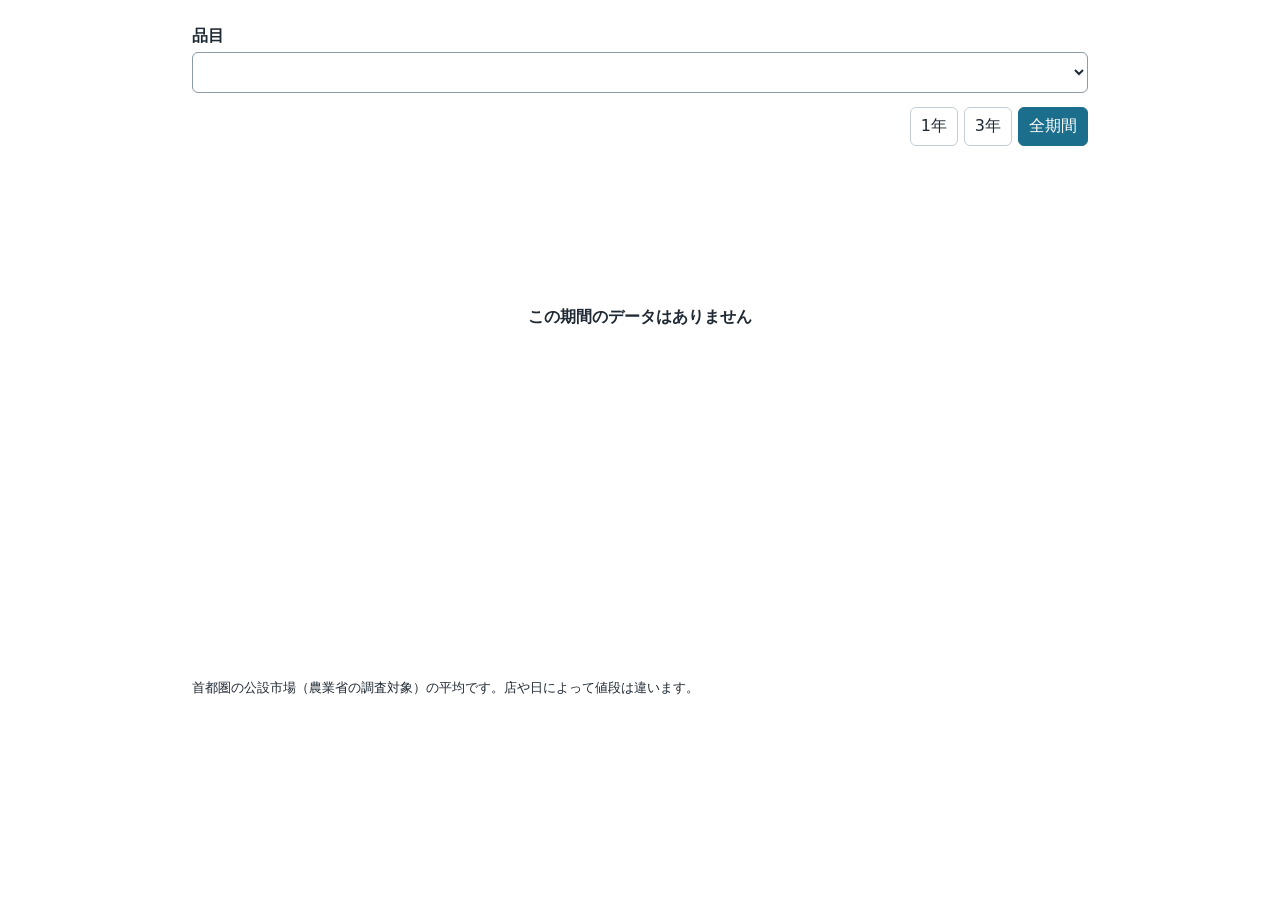
==== site/index.html @ 827dac74 "Add the price chart page" ====
<!doctype html>
<html lang="ja">
<head>
  <meta charset="utf-8">
  <meta name="viewport" content="width=device-width, initial-scale=1">
  <title>マニラの野菜・魚介価格</title>
  <link rel="stylesheet" href="style.css">
  <script defer src="vendor/chart.umd.min.js"></script>
  <script defer src="app.js"></script>
</head>
<body>
  <main>
    <nav id="categories" role="tablist" aria-label="品目の分類"></nav>
    <label class="field-label" for="item">品目</label>
    <select id="item" aria-label="品目"></select>
    <div id="periods" role="group" aria-label="表示期間">
      <button type="button" data-period="1">1年</button>
      <button type="button" data-period="3">3年</button>
      <button type="button" data-period="all" aria-pressed="true">全期間</button>
    </div>
    <div id="plot">
      <p id="empty" hidden>この期間のデータはありません</p>
      <canvas id="chart" role="img" aria-label="価格の推移"></canvas>
    </div>
    <div id="legend" aria-label="グラフの凡例"></div>
    <dl id="stats"></dl>
    <div id="notes">
      <p>首都圏の公設市場（農業省の調査対象）の平均です。店や日によって値段は違います。</p>
      <p id="midpoint-note" hidden>破線の期間（2023〜2024年ごろ）は、安値と高値の中間の値です。</p>
      <p id="own-note" hidden>◆は著者がカルティマール市場で買ったときの値段です。</p>
    </div>
    <p id="source"></p>
  </main>
</body>
</html>
---- site/style.css ----
:root { color-scheme: light; font-family: system-ui, -apple-system, "Hiragino Sans", "Noto Sans JP", sans-serif; color: #1F2933; background: #fff; font-size: 16px; }
* { box-sizing: border-box; }
body { margin: 0; }
main { width: 100%; max-width: 920px; margin: 0 auto; padding: 12px; }
#categories { display: flex; gap: 6px; margin-bottom: 14px; }
#categories button, #periods button { border: 1px solid #c4cdd5; background: #fff; color: #1F2933; border-radius: 6px; padding: 8px 10px; font: inherit; cursor: pointer; }
#categories button[aria-selected="true"], #periods button[aria-pressed="true"] { background: #1B6E8C; color: #fff; border-color: #1B6E8C; }
#categories button:focus-visible, #periods button:focus-visible, select:focus-visible { outline: 3px solid #B4531A; outline-offset: 2px; }
.field-label { display: block; font-weight: 600; margin-bottom: 5px; }
#item { display: block; width: 100%; min-width: 0; padding: 9px 8px; border: 1px solid #8a9aa7; border-radius: 6px; background: #fff; color: #1F2933; font: inherit; }
#periods { display: flex; gap: 6px; justify-content: flex-end; margin: 14px 0 8px; }
#plot { position: relative; height: 280px; width: 100%; }
#plot canvas { width: 100% !important; height: 100% !important; }
#empty { position: absolute; z-index: 2; top: 45%; left: 0; width: 100%; margin: 0; text-align: center; font-weight: 600; background: rgba(255,255,255,.9); }
#legend { display: flex; flex-wrap: wrap; gap: 4px 14px; min-height: 68px; align-content: center; font-size: 13px; }
#legend span { white-space: nowrap; }
#legend .mark { display: inline-block; width: 22px; height: 0; vertical-align: middle; margin-right: 4px; border-top: 2px solid #1B6E8C; }
#legend .band { border-top-width: 8px; opacity: .35; }
#legend .cartimar { border-color: #B4531A; border-top-style: dotted; }
#legend .own { width: 12px; height: 12px; border: 0; background: #1F2933; transform: rotate(45deg) scale(.7); }
#stats { display: grid; grid-template-columns: repeat(3, 1fr); gap: 6px; min-height: 92px; margin: 12px 0; }
#stats div { padding: 8px 4px; background: #f2f6f8; border-radius: 5px; text-align: center; }
#stats dt { font-size: 13px; }
#stats dd { margin: 4px 0 0; font-weight: 700; }
#stats small { display: block; font-weight: 400; font-size: 11px; }
#notes { min-height: 150px; font-size: 13px; line-height: 1.55; }
#notes p { margin: 0 0 7px; }
#source { margin: 8px 0 0; font-size: 13px; line-height: 1.5; }
a { color: #1B6E8C; }
@media (min-width: 600px) { #plot { height: 340px; } #notes { min-height: 112px; } }
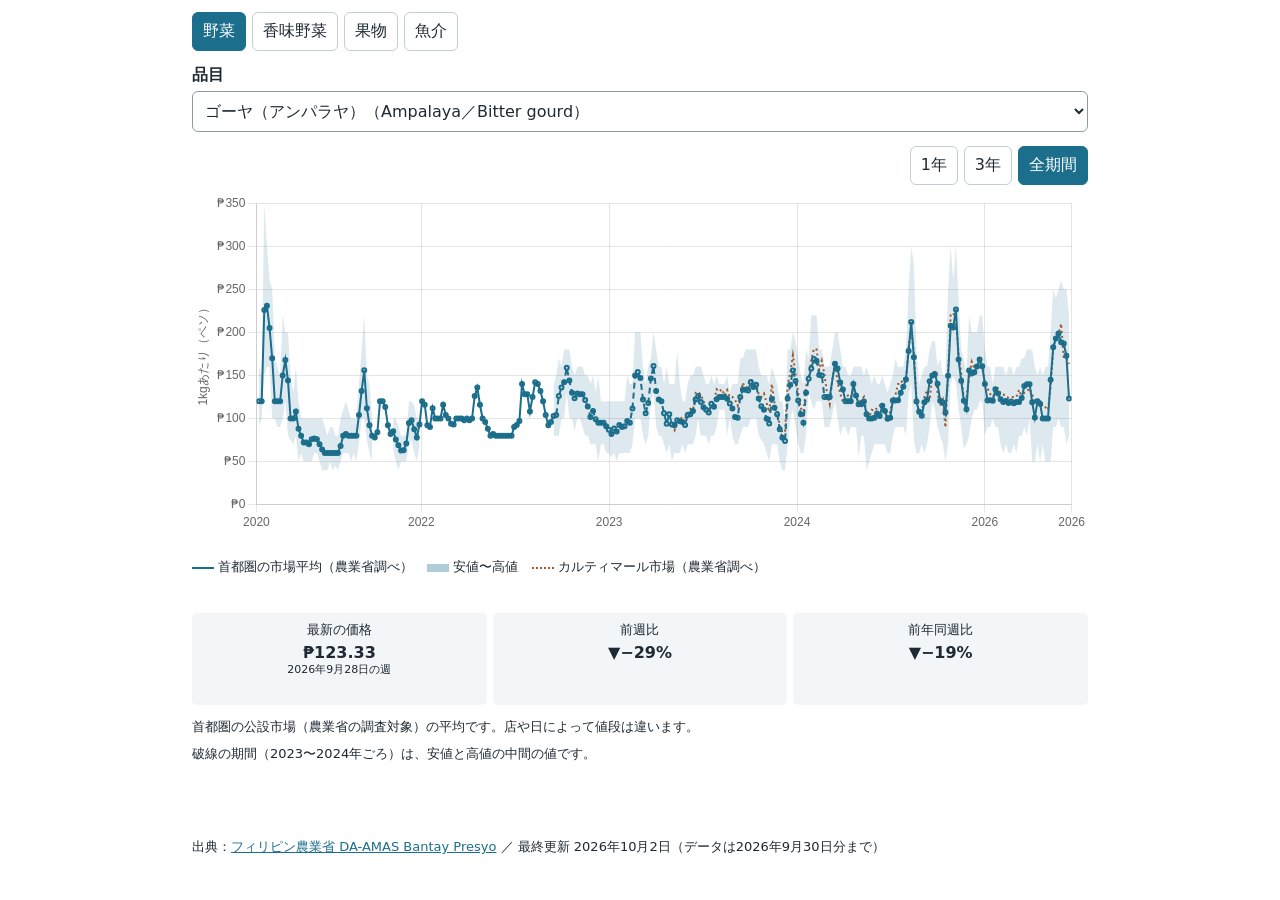
==== commit 3df16b0c: "Show meat category in price chart" ====
--- a/site/index.html
+++ b/site/index.html
@@ -3,7 +3,7 @@
 <head>
   <meta charset="utf-8">
   <meta name="viewport" content="width=device-width, initial-scale=1">
-  <title>マニラの野菜・魚介価格</title>
+  <title>マニラの野菜・魚介・肉価格</title>
   <link rel="stylesheet" href="style.css">
   <script defer src="vendor/chart.umd.min.js"></script>
   <script defer src="app.js"></script>
